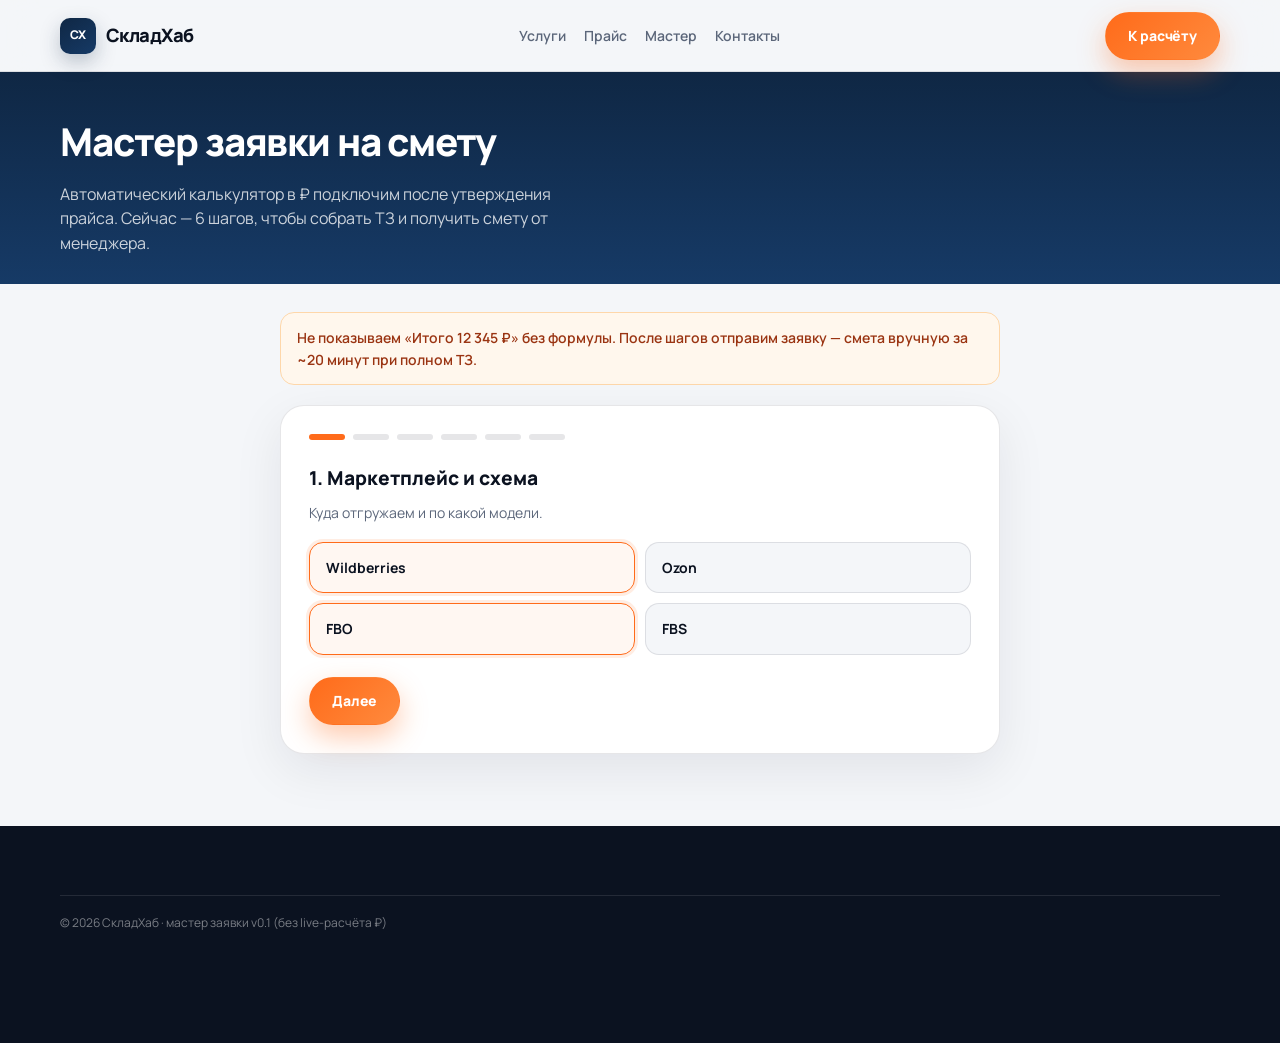
==== calculator.html @ 43705344 "Initial СкладХаб fulfillment site MVP Modern conversion landing for marketplace fulfillment in Mosco" ====
<!DOCTYPE html>
<html lang="ru">
<head>
  <meta charset="utf-8" />
  <meta name="viewport" content="width=device-width, initial-scale=1, viewport-fit=cover" />
  <title>Мастер заявки — СкладХаб</title>
  <meta name="description" content="Мастер заявки на смету фулфилмента: 6 шагов. Автоматический калькулятор ₽ — после утверждения прайса." />
  <link rel="icon" href="data:image/svg+xml,%3Csvg xmlns='http://www.w3.org/2000/svg' viewBox='0 0 32 32'%3E%3Crect width='32' height='32' rx='8' fill='%230f2744'/%3E%3Ctext x='16' y='21' text-anchor='middle' fill='white' font-size='12' font-family='system-ui' font-weight='700'%3EСХ%3C/text%3E%3C/svg%3E" />
  <link rel="preconnect" href="https://fonts.googleapis.com" />
  <link rel="preconnect" href="https://fonts.gstatic.com" crossorigin />
  <link href="https://fonts.googleapis.com/css2?family=Manrope:wght@400;600;700;800&display=swap" rel="stylesheet" />
  <link rel="stylesheet" href="css/styles.css" />
</head>
<body>
  <header class="site-header">
    <div class="inner">
      <a class="logo" href="index.html"><span class="logo-mark">СХ</span> СкладХаб</a>
      <button type="button" class="nav-toggle" id="nav-toggle" aria-label="Меню" aria-expanded="false"><span></span><span></span><span></span></button>
      <nav class="nav" id="nav">
        <a href="index.html#services">Услуги</a>
        <a href="price.html">Прайс</a>
        <a href="calculator.html">Мастер</a>
        <a href="contacts.html">Контакты</a>
      </nav>
      <div class="header-actions">
        <a class="btn btn-primary" href="#wizard">К расчёту</a>
      </div>
    </div>
  </header>

  <section class="page-hero">
    <div class="container">
      <h1>Мастер заявки на смету</h1>
      <p>Автоматический калькулятор в ₽ подключим после утверждения прайса. Сейчас — 6 шагов, чтобы собрать ТЗ и получить смету от менеджера.</p>
    </div>
  </section>

  <main class="section" style="padding-top:28px">
    <div class="container" style="max-width:720px">
      <div class="banner-soft">
        Не показываем «Итого 12 345 ₽» без формулы. После шагов отправим заявку — смета вручную за ~20 минут при полном ТЗ.
      </div>

      <div class="wizard" id="wizard" data-wizard>
        <div class="wizard-dots" aria-hidden="true">
          <span data-wizard-dot class="active"></span>
          <span data-wizard-dot></span>
          <span data-wizard-dot></span>
          <span data-wizard-dot></span>
          <span data-wizard-dot></span>
          <span data-wizard-dot></span>
        </div>

        <form data-lead-form data-source="calculator" novalidate>
          <div class="honeypot" aria-hidden="true"><input type="text" name="company" tabindex="-1" autocomplete="off" /></div>

          <div class="wizard-panel active" data-step="0">
            <h3>1. Маркетплейс и схема</h3>
            <p>Куда отгружаем и по какой модели.</p>
            <div class="choice-grid">
              <div class="choice"><input type="radio" name="mp" id="mp-wb" value="Wildberries" checked /><label for="mp-wb">Wildberries</label></div>
              <div class="choice"><input type="radio" name="mp" id="mp-ozon" value="Ozon" /><label for="mp-ozon">Ozon</label></div>
              <div class="choice"><input type="radio" name="scheme" id="sch-fbo" value="FBO" checked /><label for="sch-fbo">FBO</label></div>
              <div class="choice"><input type="radio" name="scheme" id="sch-fbs" value="FBS" /><label for="sch-fbs">FBS</label></div>
            </div>
            <div class="wizard-nav">
              <button type="button" class="btn btn-primary" data-wizard-next>Далее</button>
            </div>
          </div>

          <div class="wizard-panel" data-step="1">
            <h3>2. Объём и категория</h3>
            <p>Примерное количество единиц и тип товара.</p>
            <div class="field" style="margin-bottom:12px">
              <label for="units">Кол-во единиц (примерно)</label>
              <input id="units" name="units" type="number" min="1" placeholder="например 500" />
            </div>
            <div class="field">
              <label for="category">Категория</label>
              <select id="category" name="category">
                <option value="одежда">Одежда</option>
                <option value="косметика">Косметика</option>
                <option value="электроника">Электроника / гаджеты</option>
                <option value="дом">Дом / товары для дома</option>
                <option value="другое">Другое</option>
              </select>
            </div>
            <div class="wizard-nav">
              <button type="button" class="btn btn-line" data-wizard-prev>Назад</button>
              <button type="button" class="btn btn-primary" data-wizard-next>Далее</button>
            </div>
          </div>

          <div class="wizard-panel" data-step="2">
            <h3>3. Контроль и маркировка</h3>
            <p>Что нужно на этапе обработки.</p>
            <div class="choice-grid">
              <div class="choice"><input type="checkbox" name="ops" id="op-defect" value="брак-контроль" /><label for="op-defect">Брак-контроль</label></div>
              <div class="choice"><input type="checkbox" name="ops" id="op-sku" value="ШК" checked /><label for="op-sku">Маркировка ШК</label></div>
              <div class="choice"><input type="checkbox" name="ops" id="op-cz" value="ЧЗ" /><label for="op-cz">Честный Знак</label></div>
              <div class="choice"><input type="checkbox" name="ops" id="op-kit" value="комплекты" /><label for="op-kit">Комплекты</label></div>
            </div>
            <div class="wizard-nav">
              <button type="button" class="btn btn-line" data-wizard-prev>Назад</button>
              <button type="button" class="btn btn-primary" data-wizard-next>Далее</button>
            </div>
          </div>

          <div class="wizard-panel" data-step="3">
            <h3>4. Упаковка</h3>
            <p>Выберите ближайший вариант — уточним в смете.</p>
            <div class="field">
              <label for="pack">Тип упаковки</label>
              <select id="pack" name="pack">
                <option value="zip">Zip Lock</option>
                <option value="bopp">БОПП</option>
                <option value="vpp">ВПП / пупырка</option>
                <option value="pvd">ПВД</option>
                <option value="courier">Курьер-пакет</option>
                <option value="custom">Уточнить в комментарии</option>
              </select>
            </div>
            <div class="wizard-nav">
              <button type="button" class="btn btn-line" data-wizard-prev>Назад</button>
              <button type="button" class="btn btn-primary" data-wizard-next>Далее</button>
            </div>
          </div>

          <div class="wizard-panel" data-step="4">
            <h3>5. Забор груза</h3>
            <p>Нужен ли выезд или привезёте сами.</p>
            <div class="choice-grid">
              <div class="choice"><input type="radio" name="pickup" id="pu-no" value="самопривоз" checked /><label for="pu-no">Привезу сам</label></div>
              <div class="choice"><input type="radio" name="pickup" id="pu-yes" value="забор" /><label for="pu-yes">Нужен забор</label></div>
            </div>
            <div class="field" style="margin-top:12px">
              <label for="pickup-zone">Зона / рынок (если забор)</label>
              <input id="pickup-zone" name="pickupZone" placeholder="Москва, Южные Ворота, Садовод…" />
            </div>
            <div class="wizard-nav">
              <button type="button" class="btn btn-line" data-wizard-prev>Назад</button>
              <button type="button" class="btn btn-primary" data-wizard-next>Далее</button>
            </div>
          </div>

          <div class="wizard-panel" data-step="5">
            <h3>6. Контакты</h3>
            <p>Куда отправить смету.</p>
            <div class="field" style="margin-bottom:12px">
              <label for="name">Имя *</label>
              <input id="name" name="name" required autocomplete="name" />
            </div>
            <div class="field" style="margin-bottom:12px">
              <label for="phone">Телефон *</label>
              <input id="phone" name="phone" type="tel" required autocomplete="tel" placeholder="+7 …" />
            </div>
            <div class="field" style="margin-bottom:12px">
              <label for="telegram">Telegram</label>
              <input id="telegram" name="telegram" placeholder="@username" />
            </div>
            <div class="field" style="margin-bottom:12px">
              <label for="message">Дополнительно к ТЗ</label>
              <textarea id="message" name="message" placeholder="Склад назначения, особые требования…"></textarea>
            </div>
            <label class="consent" style="margin-bottom:12px">
              <input type="checkbox" name="consent" required />
              <span>Согласен на обработку ПДн (<a href="privacy.html">политика</a>)</span>
            </label>
            <div class="wizard-nav">
              <button type="button" class="btn btn-line" data-wizard-prev>Назад</button>
              <button type="submit" class="btn btn-primary">Получить смету</button>
            </div>
            <div class="form-success" role="status" style="margin-top:14px"></div>
          </div>
        </form>
      </div>
    </div>
  </main>

  <footer class="site-footer">
    <div class="container">
      <p class="footer-note">© <span data-year></span> СкладХаб · мастер заявки v0.1 (без live-расчёта ₽)</p>
    </div>
  </footer>
  <div class="sticky-cta"><a class="btn btn-primary" href="#wizard">К мастеру</a></div>
  <script src="js/main.js"></script>
</body>
</html>
---- css/styles.css ----
/* СкладХаб — modern B2B fulfillment */
:root {
  --bg: #f4f6f9;
  --bg2: #eef2f7;
  --surface: #ffffff;
  --ink: #0b1220;
  --muted: #5b667a;
  --line: rgba(11, 18, 32, 0.1);
  --primary: #0f2744;
  --primary-2: #163a66;
  --accent: #ff6b1a;
  --accent-2: #ff8a3d;
  --accent-ink: #fff;
  --ok: #0d9488;
  --soft: #e8eef7;
  --radius: 18px;
  --radius-sm: 12px;
  --shadow: 0 16px 50px rgba(11, 18, 32, 0.08);
  --shadow-lg: 0 28px 80px rgba(11, 18, 32, 0.14);
  --max: 1160px;
  --header-h: 72px;
  --font: "Manrope", system-ui, -apple-system, "Segoe UI", sans-serif;
  --ease: cubic-bezier(0.16, 1, 0.3, 1);
}

*, *::before, *::after { box-sizing: border-box; }
html { scroll-behavior: smooth; }
body {
  margin: 0;
  font-family: var(--font);
  color: var(--ink);
  background: var(--bg);
  line-height: 1.55;
  -webkit-font-smoothing: antialiased;
}
img { max-width: 100%; display: block; }
a { color: inherit; text-decoration: none; }
button, input, textarea, select { font: inherit; color: inherit; }
button { cursor: pointer; border: 0; background: none; }

.container {
  width: min(var(--max), calc(100% - 32px));
  margin: 0 auto;
}

/* Header */
.site-header {
  position: sticky;
  top: 0;
  z-index: 50;
  height: var(--header-h);
  display: flex;
  align-items: center;
  backdrop-filter: blur(16px) saturate(140%);
  background: rgba(244, 246, 249, 0.86);
  border-bottom: 1px solid var(--line);
}
.site-header .inner {
  display: flex;
  align-items: center;
  justify-content: space-between;
  gap: 16px;
  width: min(var(--max), calc(100% - 32px));
  margin: 0 auto;
}
.logo {
  display: inline-flex;
  align-items: center;
  gap: 10px;
  font-weight: 800;
  letter-spacing: -0.03em;
  font-size: 1.15rem;
}
.logo-mark {
  width: 36px;
  height: 36px;
  border-radius: 10px;
  background: linear-gradient(145deg, var(--primary), var(--primary-2));
  display: grid;
  place-items: center;
  color: #fff;
  font-size: 12px;
  font-weight: 800;
  box-shadow: 0 8px 20px rgba(15, 39, 68, 0.25);
}
.nav {
  display: flex;
  align-items: center;
  gap: 6px 18px;
  flex-wrap: wrap;
}
.nav a {
  font-size: 14px;
  font-weight: 600;
  color: var(--muted);
}
.nav a:hover { color: var(--ink); }
.header-actions {
  display: flex;
  align-items: center;
  gap: 10px;
}
.header-phone {
  font-size: 14px;
  font-weight: 700;
  color: var(--primary);
}
.nav-toggle {
  display: none;
  width: 44px;
  height: 44px;
  border-radius: 12px;
  border: 1px solid var(--line);
  background: #fff;
  place-content: center;
  gap: 5px;
  grid-auto-rows: min-content;
}
.nav-toggle span {
  display: block;
  width: 18px;
  height: 2px;
  background: var(--ink);
  border-radius: 2px;
}

/* Buttons */
.btn {
  display: inline-flex;
  align-items: center;
  justify-content: center;
  gap: 8px;
  min-height: 48px;
  padding: 0 22px;
  border-radius: 999px;
  font-weight: 800;
  font-size: 14px;
  letter-spacing: -0.01em;
  transition: transform 0.2s var(--ease), box-shadow 0.2s, background 0.2s;
  border: 1px solid transparent;
}
.btn:hover { transform: translateY(-1px); }
.btn:active { transform: translateY(0); }
.btn-primary {
  background: linear-gradient(135deg, var(--accent), var(--accent-2));
  color: var(--accent-ink);
  box-shadow: 0 12px 28px rgba(255, 107, 26, 0.35);
}
.btn-primary:hover { box-shadow: 0 16px 36px rgba(255, 107, 26, 0.42); }
.btn-dark {
  background: var(--primary);
  color: #fff;
}
.btn-ghost {
  background: rgba(255, 255, 255, 0.12);
  border-color: rgba(255, 255, 255, 0.28);
  color: #fff;
}
.btn-line {
  background: #fff;
  border-color: var(--line);
  color: var(--ink);
}
.btn-line:hover { border-color: rgba(11, 18, 32, 0.22); }
.btn-block { width: 100%; }

/* Hero */
.hero {
  position: relative;
  overflow: hidden;
  padding: 48px 0 72px;
  background:
    radial-gradient(ellipse 80% 70% at 90% 10%, rgba(255, 107, 26, 0.14), transparent 50%),
    radial-gradient(ellipse 60% 50% at 0% 80%, rgba(15, 39, 68, 0.1), transparent 50%),
    linear-gradient(180deg, #0f2744 0%, #163a66 48%, #1a4a7a 100%);
  color: #fff;
}
.hero::after {
  content: "";
  position: absolute;
  inset: 0;
  background-image:
    linear-gradient(rgba(255,255,255,0.04) 1px, transparent 1px),
    linear-gradient(90deg, rgba(255,255,255,0.04) 1px, transparent 1px);
  background-size: 48px 48px;
  mask-image: radial-gradient(ellipse 70% 60% at 50% 40%, #000 20%, transparent 75%);
  pointer-events: none;
}
.hero-grid {
  position: relative;
  z-index: 1;
  display: grid;
  grid-template-columns: 1.15fr 0.85fr;
  gap: 40px;
  align-items: center;
}
.eyebrow {
  display: inline-flex;
  align-items: center;
  gap: 8px;
  padding: 6px 12px;
  border-radius: 999px;
  background: rgba(255, 255, 255, 0.1);
  border: 1px solid rgba(255, 255, 255, 0.14);
  font-size: 12px;
  font-weight: 800;
  letter-spacing: 0.08em;
  text-transform: uppercase;
  color: rgba(255, 255, 255, 0.88);
  margin-bottom: 18px;
}
.hero h1 {
  margin: 0 0 16px;
  font-size: clamp(2.1rem, 4.5vw, 3.5rem);
  line-height: 1.05;
  letter-spacing: -0.04em;
  font-weight: 800;
}
.hero .sub {
  margin: 0 0 28px;
  font-size: clamp(1.05rem, 2vw, 1.2rem);
  color: rgba(255, 255, 255, 0.82);
  max-width: 40ch;
  line-height: 1.5;
}
.metrics {
  display: grid;
  grid-template-columns: repeat(2, 1fr);
  gap: 12px;
  margin-bottom: 28px;
}
.metric {
  padding: 14px 16px;
  border-radius: var(--radius-sm);
  background: rgba(255, 255, 255, 0.08);
  border: 1px solid rgba(255, 255, 255, 0.1);
  backdrop-filter: blur(8px);
}
.metric strong {
  display: block;
  font-size: 1.15rem;
  font-weight: 800;
  letter-spacing: -0.02em;
  margin-bottom: 4px;
}
.metric span {
  font-size: 12px;
  color: rgba(255, 255, 255, 0.65);
  font-weight: 600;
}
.hero-cta {
  display: flex;
  flex-wrap: wrap;
  gap: 12px;
  margin-bottom: 24px;
}
.trust-row {
  display: flex;
  flex-wrap: wrap;
  gap: 10px;
  align-items: center;
}
.trust-pill {
  padding: 8px 14px;
  border-radius: 999px;
  background: rgba(255, 255, 255, 0.1);
  font-size: 13px;
  font-weight: 700;
  color: rgba(255, 255, 255, 0.9);
}
.hero-card {
  border-radius: 24px;
  padding: 24px;
  background: rgba(255, 255, 255, 0.1);
  border: 1px solid rgba(255, 255, 255, 0.14);
  backdrop-filter: blur(16px);
  box-shadow: var(--shadow-lg);
}
.hero-card h3 {
  margin: 0 0 8px;
  font-size: 1.1rem;
  font-weight: 800;
}
.hero-card p {
  margin: 0 0 16px;
  color: rgba(255, 255, 255, 0.75);
  font-size: 14px;
}
.hero-card .mini-list {
  list-style: none;
  margin: 0 0 18px;
  padding: 0;
  display: grid;
  gap: 10px;
}
.hero-card .mini-list li {
  display: flex;
  gap: 10px;
  align-items: flex-start;
  font-size: 14px;
  font-weight: 600;
  color: rgba(255, 255, 255, 0.92);
}
.hero-card .mini-list li::before {
  content: "";
  width: 8px;
  height: 8px;
  margin-top: 6px;
  border-radius: 50%;
  background: var(--accent);
  flex: 0 0 auto;
}

/* Sections */
.section {
  padding: 72px 0;
}
.section.alt {
  background: var(--surface);
  border-block: 1px solid var(--line);
}
.section-head {
  max-width: 640px;
  margin-bottom: 32px;
}
.section-head .label {
  display: inline-block;
  margin-bottom: 10px;
  font-size: 12px;
  font-weight: 800;
  letter-spacing: 0.12em;
  text-transform: uppercase;
  color: var(--accent);
}
.section-head h2 {
  margin: 0 0 10px;
  font-size: clamp(1.6rem, 3vw, 2.2rem);
  letter-spacing: -0.03em;
  font-weight: 800;
  line-height: 1.15;
}
.section-head p {
  margin: 0;
  color: var(--muted);
  font-size: 1.05rem;
}

.grid-3 {
  display: grid;
  grid-template-columns: repeat(3, 1fr);
  gap: 16px;
}
.grid-2 {
  display: grid;
  grid-template-columns: repeat(2, 1fr);
  gap: 16px;
}
.grid-4 {
  display: grid;
  grid-template-columns: repeat(4, 1fr);
  gap: 14px;
}
.grid-6 {
  display: grid;
  grid-template-columns: repeat(3, 1fr);
  gap: 14px;
}

.card {
  background: var(--surface);
  border: 1px solid var(--line);
  border-radius: var(--radius);
  padding: 22px;
  box-shadow: var(--shadow);
  transition: transform 0.3s var(--ease), box-shadow 0.3s;
}
.card:hover {
  transform: translateY(-3px);
  box-shadow: var(--shadow-lg);
}
.card .icon {
  width: 44px;
  height: 44px;
  border-radius: 12px;
  display: grid;
  place-items: center;
  background: var(--soft);
  color: var(--primary);
  font-weight: 800;
  font-size: 18px;
  margin-bottom: 14px;
}
.card h3 {
  margin: 0 0 8px;
  font-size: 1.05rem;
  font-weight: 800;
  letter-spacing: -0.02em;
}
.card p {
  margin: 0;
  color: var(--muted);
  font-size: 14px;
  line-height: 1.5;
}
.card .link {
  display: inline-flex;
  margin-top: 14px;
  font-size: 13px;
  font-weight: 800;
  color: var(--accent);
}

.pain-card h3 { color: var(--primary); }
.pain-card .pain {
  font-size: 12px;
  font-weight: 800;
  letter-spacing: 0.06em;
  text-transform: uppercase;
  color: var(--accent);
  margin-bottom: 8px;
}

.seg-card {
  position: relative;
  overflow: hidden;
}
.seg-card::before {
  content: "";
  position: absolute;
  top: 0; left: 0; right: 0;
  height: 4px;
  background: linear-gradient(90deg, var(--accent), var(--primary));
}

/* Process steps */
.steps {
  display: grid;
  gap: 0;
  counter-reset: step;
}
.step {
  display: grid;
  grid-template-columns: 56px 1fr;
  gap: 16px;
  padding: 18px 0;
  border-bottom: 1px solid var(--line);
  align-items: start;
}
.step:last-child { border-bottom: 0; }
.step-num {
  width: 48px;
  height: 48px;
  border-radius: 14px;
  background: var(--primary);
  color: #fff;
  display: grid;
  place-items: center;
  font-weight: 800;
  font-size: 1rem;
  box-shadow: 0 10px 24px rgba(15, 39, 68, 0.2);
}
.step h3 {
  margin: 0 0 4px;
  font-size: 1.05rem;
  font-weight: 800;
}
.step p {
  margin: 0;
  color: var(--muted);
  font-size: 14px;
}

/* Pricing teaser */
.price-box {
  background: linear-gradient(145deg, #0f2744, #1a4a7a);
  color: #fff;
  border-radius: 24px;
  padding: 32px;
  box-shadow: var(--shadow-lg);
}
.price-box h3 {
  margin: 0 0 8px;
  font-size: 1.35rem;
  font-weight: 800;
}
.price-box p {
  margin: 0 0 20px;
  color: rgba(255, 255, 255, 0.78);
}
.price-ops {
  display: grid;
  gap: 8px;
  margin-bottom: 22px;
}
.price-ops li {
  display: flex;
  justify-content: space-between;
  gap: 12px;
  padding: 12px 14px;
  border-radius: 12px;
  background: rgba(255, 255, 255, 0.08);
  font-size: 14px;
  font-weight: 600;
  list-style: none;
}
.price-ops {
  list-style: none;
  padding: 0;
  margin: 0 0 22px;
}
.price-ops .tag {
  color: rgba(255, 255, 255, 0.55);
  font-size: 12px;
  font-weight: 700;
}
.disclaimer {
  font-size: 12px;
  color: var(--muted);
  margin-top: 12px;
  line-height: 1.45;
}
.price-box .disclaimer { color: rgba(255, 255, 255, 0.55); }

/* Warehouse placeholders */
.gallery {
  display: grid;
  grid-template-columns: repeat(3, 1fr);
  gap: 12px;
}
.gallery-item {
  aspect-ratio: 16 / 10;
  border-radius: 16px;
  background:
    linear-gradient(145deg, #dbe4f0, #c5d0e0);
  border: 1px dashed rgba(11, 18, 32, 0.15);
  display: grid;
  place-items: center;
  text-align: center;
  padding: 16px;
  color: var(--muted);
  font-size: 13px;
  font-weight: 700;
}
.gallery-item strong {
  display: block;
  color: var(--primary);
  margin-bottom: 4px;
}

/* FAQ */
.faq {
  display: grid;
  gap: 10px;
}
.faq details {
  background: var(--surface);
  border: 1px solid var(--line);
  border-radius: var(--radius-sm);
  padding: 4px 16px;
  box-shadow: var(--shadow);
}
.faq summary {
  cursor: pointer;
  font-weight: 800;
  padding: 14px 0;
  list-style: none;
  letter-spacing: -0.01em;
}
.faq summary::-webkit-details-marker { display: none; }
.faq summary::after {
  content: "+";
  float: right;
  color: var(--accent);
  font-weight: 800;
}
.faq details[open] summary::after { content: "−"; }
.faq .a {
  padding: 0 0 16px;
  color: var(--muted);
  font-size: 14.5px;
  line-height: 1.55;
  border-top: 1px solid var(--line);
  padding-top: 12px;
}
.checklist {
  margin: 12px 0 0;
  padding-left: 1.1em;
  color: var(--muted);
  font-size: 14px;
}
.checklist li { margin-bottom: 4px; }

/* Lead form */
.lead {
  background:
    radial-gradient(ellipse 60% 80% at 100% 0%, rgba(255, 107, 26, 0.12), transparent 50%),
    var(--surface);
  border: 1px solid var(--line);
  border-radius: 24px;
  padding: 32px;
  box-shadow: var(--shadow);
  display: grid;
  grid-template-columns: 1fr 1fr;
  gap: 32px;
  align-items: start;
}
.lead h2 {
  margin: 0 0 10px;
  font-size: 1.6rem;
  font-weight: 800;
  letter-spacing: -0.03em;
}
.lead .lead-copy p {
  margin: 0 0 14px;
  color: var(--muted);
}
.form-grid {
  display: grid;
  gap: 12px;
}
.field label {
  display: block;
  font-size: 12px;
  font-weight: 800;
  margin-bottom: 6px;
  color: var(--primary);
}
.field input,
.field textarea,
.field select {
  width: 100%;
  border: 1px solid var(--line);
  border-radius: 12px;
  padding: 12px 14px;
  background: #fff;
  outline: none;
  transition: border-color 0.2s, box-shadow 0.2s;
}
.field input:focus,
.field textarea:focus,
.field select:focus {
  border-color: rgba(255, 107, 26, 0.55);
  box-shadow: 0 0 0 4px rgba(255, 107, 26, 0.12);
}
.field textarea { min-height: 120px; resize: vertical; }
.consent {
  display: flex;
  gap: 10px;
  align-items: flex-start;
  font-size: 13px;
  color: var(--muted);
}
.consent input { margin-top: 3px; }
.form-success {
  display: none;
  padding: 12px 14px;
  border-radius: 12px;
  background: #ecfdf5;
  color: #065f46;
  font-weight: 700;
  font-size: 14px;
}
.form-success.is-visible { display: block; }
.honeypot {
  position: absolute;
  left: -9999px;
  opacity: 0;
  height: 0;
  width: 0;
  overflow: hidden;
}

/* Page hero (inner) */
.page-hero {
  padding: 40px 0 28px;
  background: linear-gradient(180deg, #0f2744, #163a66);
  color: #fff;
}
.page-hero h1 {
  margin: 0 0 10px;
  font-size: clamp(1.7rem, 3vw, 2.4rem);
  font-weight: 800;
  letter-spacing: -0.03em;
}
.page-hero p {
  margin: 0;
  color: rgba(255, 255, 255, 0.78);
  max-width: 52ch;
}

/* Tables */
.table-wrap {
  overflow-x: auto;
  border-radius: var(--radius);
  border: 1px solid var(--line);
  background: #fff;
  box-shadow: var(--shadow);
}
table.price-table {
  width: 100%;
  border-collapse: collapse;
  font-size: 14px;
}
.price-table th,
.price-table td {
  padding: 12px 16px;
  text-align: left;
  border-bottom: 1px solid var(--line);
}
.price-table th {
  background: var(--soft);
  font-size: 11px;
  letter-spacing: 0.06em;
  text-transform: uppercase;
  font-weight: 800;
  color: var(--primary);
}
.price-table tr:last-child td { border-bottom: 0; }
.price-table .muted { color: var(--muted); }
.cat-title {
  margin: 32px 0 12px;
  font-size: 1.15rem;
  font-weight: 800;
}

/* Wizard */
.wizard {
  background: #fff;
  border: 1px solid var(--line);
  border-radius: 24px;
  padding: 28px;
  box-shadow: var(--shadow);
}
.wizard-dots {
  display: flex;
  gap: 8px;
  margin-bottom: 24px;
  flex-wrap: wrap;
}
.wizard-dots span {
  width: 36px;
  height: 6px;
  border-radius: 999px;
  background: var(--line);
}
.wizard-dots span.active { background: var(--accent); }
.wizard-panel { display: none; }
.wizard-panel.active { display: block; }
.wizard-panel h3 {
  margin: 0 0 8px;
  font-size: 1.2rem;
  font-weight: 800;
}
.wizard-panel p {
  margin: 0 0 18px;
  color: var(--muted);
  font-size: 14px;
}
.wizard-nav {
  display: flex;
  gap: 10px;
  margin-top: 22px;
  flex-wrap: wrap;
}
.choice-grid {
  display: grid;
  grid-template-columns: repeat(2, 1fr);
  gap: 10px;
}
.choice {
  position: relative;
}
.choice input { position: absolute; opacity: 0; pointer-events: none; }
.choice label {
  display: block;
  padding: 14px 16px;
  border-radius: 14px;
  border: 1px solid var(--line);
  background: var(--bg);
  font-weight: 700;
  font-size: 14px;
  cursor: pointer;
  transition: 0.2s var(--ease);
}
.choice input:checked + label {
  border-color: var(--accent);
  background: #fff7f2;
  box-shadow: 0 0 0 3px rgba(255, 107, 26, 0.12);
}
.banner-soft {
  padding: 14px 16px;
  border-radius: 14px;
  background: #fff7ed;
  border: 1px solid #fed7aa;
  color: #9a3412;
  font-size: 14px;
  font-weight: 600;
  margin-bottom: 20px;
}

/* Footer */
.site-footer {
  padding: 40px 0 100px;
  border-top: 1px solid var(--line);
  background: #0b1220;
  color: rgba(255, 255, 255, 0.75);
}
.footer-grid {
  display: grid;
  grid-template-columns: 1.4fr 1fr 1fr;
  gap: 28px;
}
.site-footer .logo { color: #fff; margin-bottom: 10px; }
.site-footer a:hover { color: #fff; }
.site-footer h4 {
  margin: 0 0 12px;
  color: #fff;
  font-size: 13px;
  letter-spacing: 0.08em;
  text-transform: uppercase;
}
.site-footer ul {
  list-style: none;
  margin: 0;
  padding: 0;
  display: grid;
  gap: 8px;
  font-size: 14px;
  font-weight: 600;
}
.footer-note {
  margin-top: 28px;
  padding-top: 18px;
  border-top: 1px solid rgba(255, 255, 255, 0.1);
  font-size: 12px;
  line-height: 1.45;
  color: rgba(255, 255, 255, 0.45);
}

/* Sticky mobile CTA */
.sticky-cta {
  display: none;
  position: fixed;
  left: 12px;
  right: 12px;
  bottom: max(12px, env(safe-area-inset-bottom));
  z-index: 60;
  padding: 10px;
  border-radius: 18px;
  background: rgba(11, 18, 32, 0.92);
  backdrop-filter: blur(12px);
  box-shadow: 0 16px 40px rgba(0, 0, 0, 0.25);
}
.sticky-cta .btn { width: 100%; }

/* Reveal animation */
.reveal {
  opacity: 0;
  transform: translateY(18px);
  transition: opacity 0.6s var(--ease), transform 0.6s var(--ease);
}
.reveal.is-in {
  opacity: 1;
  transform: none;
}

/* Legal */
.legal {
  width: min(720px, calc(100% - 32px));
  margin: 0 auto;
  padding: 40px 0 80px;
}
.legal h1 { letter-spacing: -0.03em; }
.legal p, .legal li { color: var(--muted); }
.legal a { color: var(--accent); text-decoration: underline; }

.tbd {
  display: inline;
  padding: 0 4px;
  border-radius: 4px;
  background: rgba(255, 193, 7, 0.2);
  color: inherit;
  font-weight: 700;
}

@media (max-width: 960px) {
  .hero-grid,
  .lead,
  .footer-grid { grid-template-columns: 1fr; }
  .grid-3, .grid-4, .grid-6 { grid-template-columns: 1fr 1fr; }
  .gallery { grid-template-columns: 1fr 1fr; }
  .nav { display: none; }
  .nav.is-open {
    display: flex;
    position: absolute;
    top: var(--header-h);
    left: 0;
    right: 0;
    flex-direction: column;
    align-items: stretch;
    padding: 12px 16px 18px;
    background: rgba(244, 246, 249, 0.98);
    border-bottom: 1px solid var(--line);
    gap: 4px;
  }
  .nav.is-open a {
    padding: 12px 10px;
    border-radius: 10px;
  }
  .nav-toggle { display: grid; }
  .header-phone { display: none; }
  .sticky-cta { display: block; }
  .site-footer { padding-bottom: 120px; }
}

@media (max-width: 600px) {
  .metrics { grid-template-columns: 1fr; }
  .grid-3, .grid-4, .grid-6, .gallery, .choice-grid { grid-template-columns: 1fr; }
  .hero { padding: 32px 0 48px; }
  .section { padding: 48px 0; }
  .lead { padding: 22px; }
}
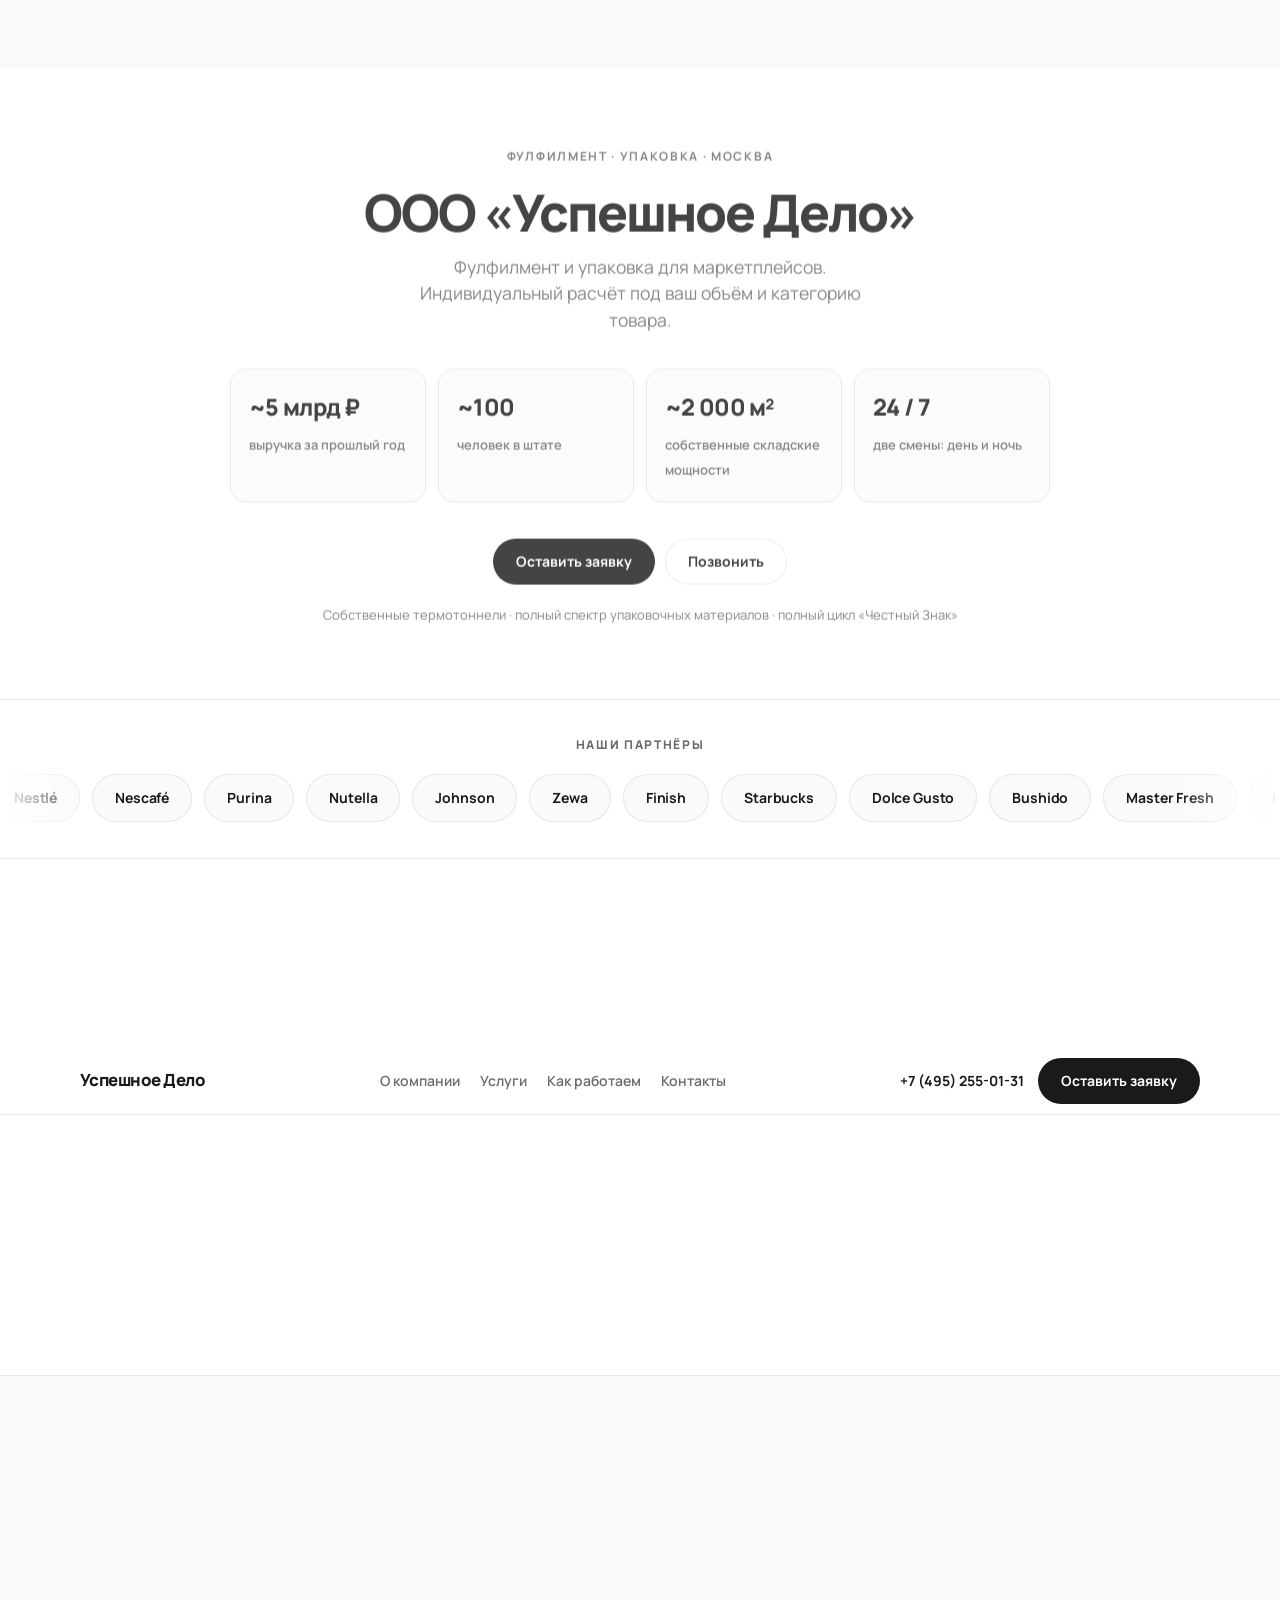
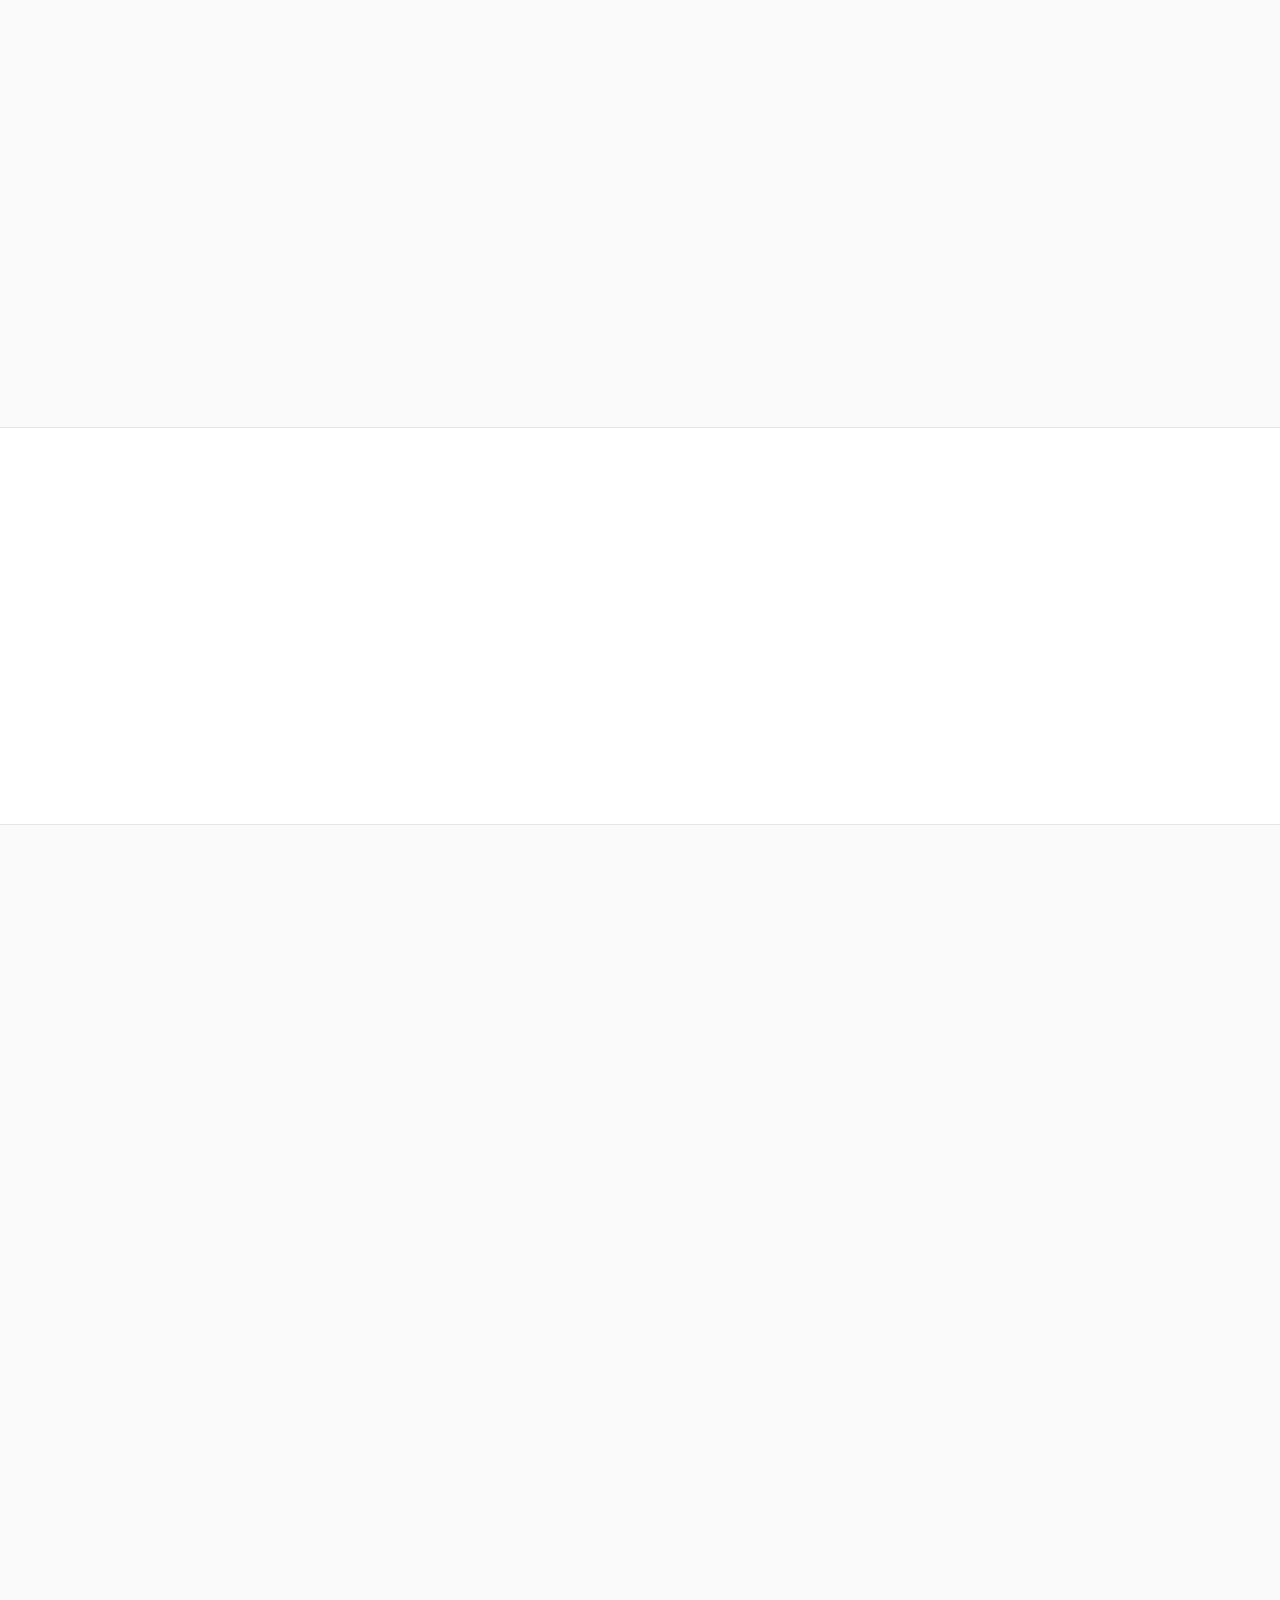
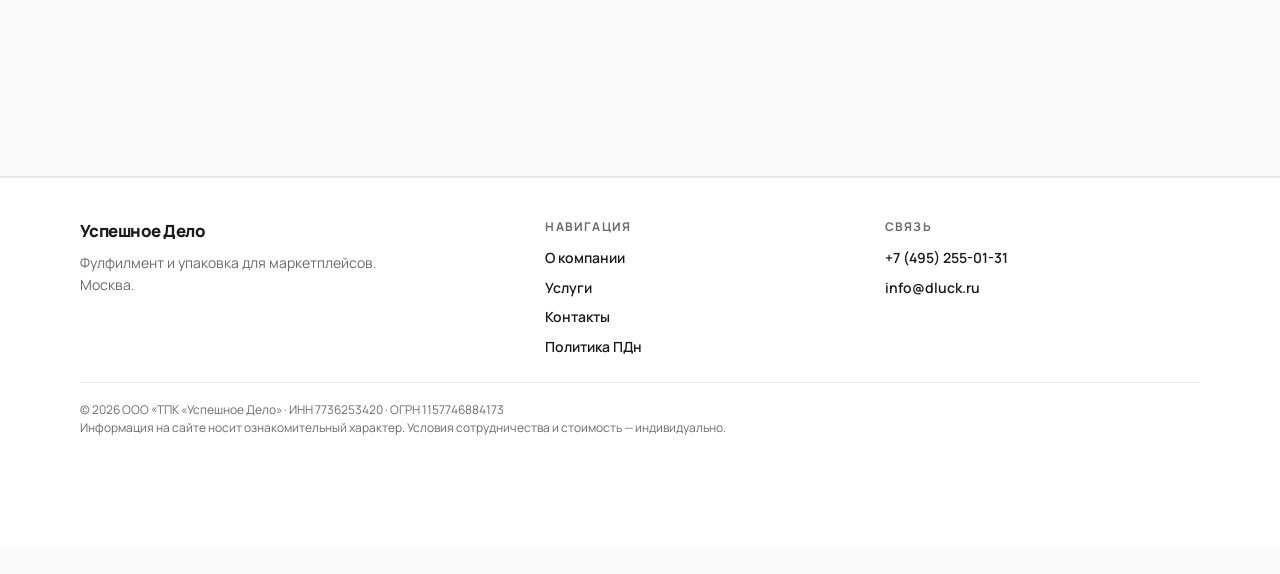
==== commit 3502110f: "Rebrand to Успешное Дело: light clean layout, no price list Company facts from owner brief: 5B reven" ====
--- a/calculator.html
+++ b/calculator.html
@@ -2,187 +2,12 @@
 <html lang="ru">
 <head>
   <meta charset="utf-8" />
-  <meta name="viewport" content="width=device-width, initial-scale=1, viewport-fit=cover" />
-  <title>Мастер заявки — СкладХаб</title>
-  <meta name="description" content="Мастер заявки на смету фулфилмента: 6 шагов. Автоматический калькулятор ₽ — после утверждения прайса." />
-  <link rel="icon" href="data:image/svg+xml,%3Csvg xmlns='http://www.w3.org/2000/svg' viewBox='0 0 32 32'%3E%3Crect width='32' height='32' rx='8' fill='%230f2744'/%3E%3Ctext x='16' y='21' text-anchor='middle' fill='white' font-size='12' font-family='system-ui' font-weight='700'%3EСХ%3C/text%3E%3C/svg%3E" />
-  <link rel="preconnect" href="https://fonts.googleapis.com" />
-  <link rel="preconnect" href="https://fonts.gstatic.com" crossorigin />
-  <link href="https://fonts.googleapis.com/css2?family=Manrope:wght@400;600;700;800&display=swap" rel="stylesheet" />
-  <link rel="stylesheet" href="css/styles.css" />
+  <meta http-equiv="refresh" content="0;url=index.html#contact" />
+  <title>Заявка — Успешное Дело</title>
 </head>
 <body>
-  <header class="site-header">
-    <div class="inner">
-      <a class="logo" href="index.html"><span class="logo-mark">СХ</span> СкладХаб</a>
-      <button type="button" class="nav-toggle" id="nav-toggle" aria-label="Меню" aria-expanded="false"><span></span><span></span><span></span></button>
-      <nav class="nav" id="nav">
-        <a href="index.html#services">Услуги</a>
-        <a href="price.html">Прайс</a>
-        <a href="calculator.html">Мастер</a>
-        <a href="contacts.html">Контакты</a>
-      </nav>
-      <div class="header-actions">
-        <a class="btn btn-primary" href="#wizard">К расчёту</a>
-      </div>
-    </div>
-  </header>
-
-  <section class="page-hero">
-    <div class="container">
-      <h1>Мастер заявки на смету</h1>
-      <p>Автоматический калькулятор в ₽ подключим после утверждения прайса. Сейчас — 6 шагов, чтобы собрать ТЗ и получить смету от менеджера.</p>
-    </div>
-  </section>
-
-  <main class="section" style="padding-top:28px">
-    <div class="container" style="max-width:720px">
-      <div class="banner-soft">
-        Не показываем «Итого 12 345 ₽» без формулы. После шагов отправим заявку — смета вручную за ~20 минут при полном ТЗ.
-      </div>
-
-      <div class="wizard" id="wizard" data-wizard>
-        <div class="wizard-dots" aria-hidden="true">
-          <span data-wizard-dot class="active"></span>
-          <span data-wizard-dot></span>
-          <span data-wizard-dot></span>
-          <span data-wizard-dot></span>
-          <span data-wizard-dot></span>
-          <span data-wizard-dot></span>
-        </div>
-
-        <form data-lead-form data-source="calculator" novalidate>
-          <div class="honeypot" aria-hidden="true"><input type="text" name="company" tabindex="-1" autocomplete="off" /></div>
-
-          <div class="wizard-panel active" data-step="0">
-            <h3>1. Маркетплейс и схема</h3>
-            <p>Куда отгружаем и по какой модели.</p>
-            <div class="choice-grid">
-              <div class="choice"><input type="radio" name="mp" id="mp-wb" value="Wildberries" checked /><label for="mp-wb">Wildberries</label></div>
-              <div class="choice"><input type="radio" name="mp" id="mp-ozon" value="Ozon" /><label for="mp-ozon">Ozon</label></div>
-              <div class="choice"><input type="radio" name="scheme" id="sch-fbo" value="FBO" checked /><label for="sch-fbo">FBO</label></div>
-              <div class="choice"><input type="radio" name="scheme" id="sch-fbs" value="FBS" /><label for="sch-fbs">FBS</label></div>
-            </div>
-            <div class="wizard-nav">
-              <button type="button" class="btn btn-primary" data-wizard-next>Далее</button>
-            </div>
-          </div>
-
-          <div class="wizard-panel" data-step="1">
-            <h3>2. Объём и категория</h3>
-            <p>Примерное количество единиц и тип товара.</p>
-            <div class="field" style="margin-bottom:12px">
-              <label for="units">Кол-во единиц (примерно)</label>
-              <input id="units" name="units" type="number" min="1" placeholder="например 500" />
-            </div>
-            <div class="field">
-              <label for="category">Категория</label>
-              <select id="category" name="category">
-                <option value="одежда">Одежда</option>
-                <option value="косметика">Косметика</option>
-                <option value="электроника">Электроника / гаджеты</option>
-                <option value="дом">Дом / товары для дома</option>
-                <option value="другое">Другое</option>
-              </select>
-            </div>
-            <div class="wizard-nav">
-              <button type="button" class="btn btn-line" data-wizard-prev>Назад</button>
-              <button type="button" class="btn btn-primary" data-wizard-next>Далее</button>
-            </div>
-          </div>
-
-          <div class="wizard-panel" data-step="2">
-            <h3>3. Контроль и маркировка</h3>
-            <p>Что нужно на этапе обработки.</p>
-            <div class="choice-grid">
-              <div class="choice"><input type="checkbox" name="ops" id="op-defect" value="брак-контроль" /><label for="op-defect">Брак-контроль</label></div>
-              <div class="choice"><input type="checkbox" name="ops" id="op-sku" value="ШК" checked /><label for="op-sku">Маркировка ШК</label></div>
-              <div class="choice"><input type="checkbox" name="ops" id="op-cz" value="ЧЗ" /><label for="op-cz">Честный Знак</label></div>
-              <div class="choice"><input type="checkbox" name="ops" id="op-kit" value="комплекты" /><label for="op-kit">Комплекты</label></div>
-            </div>
-            <div class="wizard-nav">
-              <button type="button" class="btn btn-line" data-wizard-prev>Назад</button>
-              <button type="button" class="btn btn-primary" data-wizard-next>Далее</button>
-            </div>
-          </div>
-
-          <div class="wizard-panel" data-step="3">
-            <h3>4. Упаковка</h3>
-            <p>Выберите ближайший вариант — уточним в смете.</p>
-            <div class="field">
-              <label for="pack">Тип упаковки</label>
-              <select id="pack" name="pack">
-                <option value="zip">Zip Lock</option>
-                <option value="bopp">БОПП</option>
-                <option value="vpp">ВПП / пупырка</option>
-                <option value="pvd">ПВД</option>
-                <option value="courier">Курьер-пакет</option>
-                <option value="custom">Уточнить в комментарии</option>
-              </select>
-            </div>
-            <div class="wizard-nav">
-              <button type="button" class="btn btn-line" data-wizard-prev>Назад</button>
-              <button type="button" class="btn btn-primary" data-wizard-next>Далее</button>
-            </div>
-          </div>
-
-          <div class="wizard-panel" data-step="4">
-            <h3>5. Забор груза</h3>
-            <p>Нужен ли выезд или привезёте сами.</p>
-            <div class="choice-grid">
-              <div class="choice"><input type="radio" name="pickup" id="pu-no" value="самопривоз" checked /><label for="pu-no">Привезу сам</label></div>
-              <div class="choice"><input type="radio" name="pickup" id="pu-yes" value="забор" /><label for="pu-yes">Нужен забор</label></div>
-            </div>
-            <div class="field" style="margin-top:12px">
-              <label for="pickup-zone">Зона / рынок (если забор)</label>
-              <input id="pickup-zone" name="pickupZone" placeholder="Москва, Южные Ворота, Садовод…" />
-            </div>
-            <div class="wizard-nav">
-              <button type="button" class="btn btn-line" data-wizard-prev>Назад</button>
-              <button type="button" class="btn btn-primary" data-wizard-next>Далее</button>
-            </div>
-          </div>
-
-          <div class="wizard-panel" data-step="5">
-            <h3>6. Контакты</h3>
-            <p>Куда отправить смету.</p>
-            <div class="field" style="margin-bottom:12px">
-              <label for="name">Имя *</label>
-              <input id="name" name="name" required autocomplete="name" />
-            </div>
-            <div class="field" style="margin-bottom:12px">
-              <label for="phone">Телефон *</label>
-              <input id="phone" name="phone" type="tel" required autocomplete="tel" placeholder="+7 …" />
-            </div>
-            <div class="field" style="margin-bottom:12px">
-              <label for="telegram">Telegram</label>
-              <input id="telegram" name="telegram" placeholder="@username" />
-            </div>
-            <div class="field" style="margin-bottom:12px">
-              <label for="message">Дополнительно к ТЗ</label>
-              <textarea id="message" name="message" placeholder="Склад назначения, особые требования…"></textarea>
-            </div>
-            <label class="consent" style="margin-bottom:12px">
-              <input type="checkbox" name="consent" required />
-              <span>Согласен на обработку ПДн (<a href="privacy.html">политика</a>)</span>
-            </label>
-            <div class="wizard-nav">
-              <button type="button" class="btn btn-line" data-wizard-prev>Назад</button>
-              <button type="submit" class="btn btn-primary">Получить смету</button>
-            </div>
-            <div class="form-success" role="status" style="margin-top:14px"></div>
-          </div>
-        </form>
-      </div>
-    </div>
-  </main>
-
-  <footer class="site-footer">
-    <div class="container">
-      <p class="footer-note">© <span data-year></span> СкладХаб · мастер заявки v0.1 (без live-расчёта ₽)</p>
-    </div>
-  </footer>
-  <div class="sticky-cta"><a class="btn btn-primary" href="#wizard">К мастеру</a></div>
-  <script src="js/main.js"></script>
+  <p style="font-family:system-ui;padding:40px;text-align:center">
+    <a href="index.html#contact">Перейти к заявке →</a>
+  </p>
 </body>
 </html>
